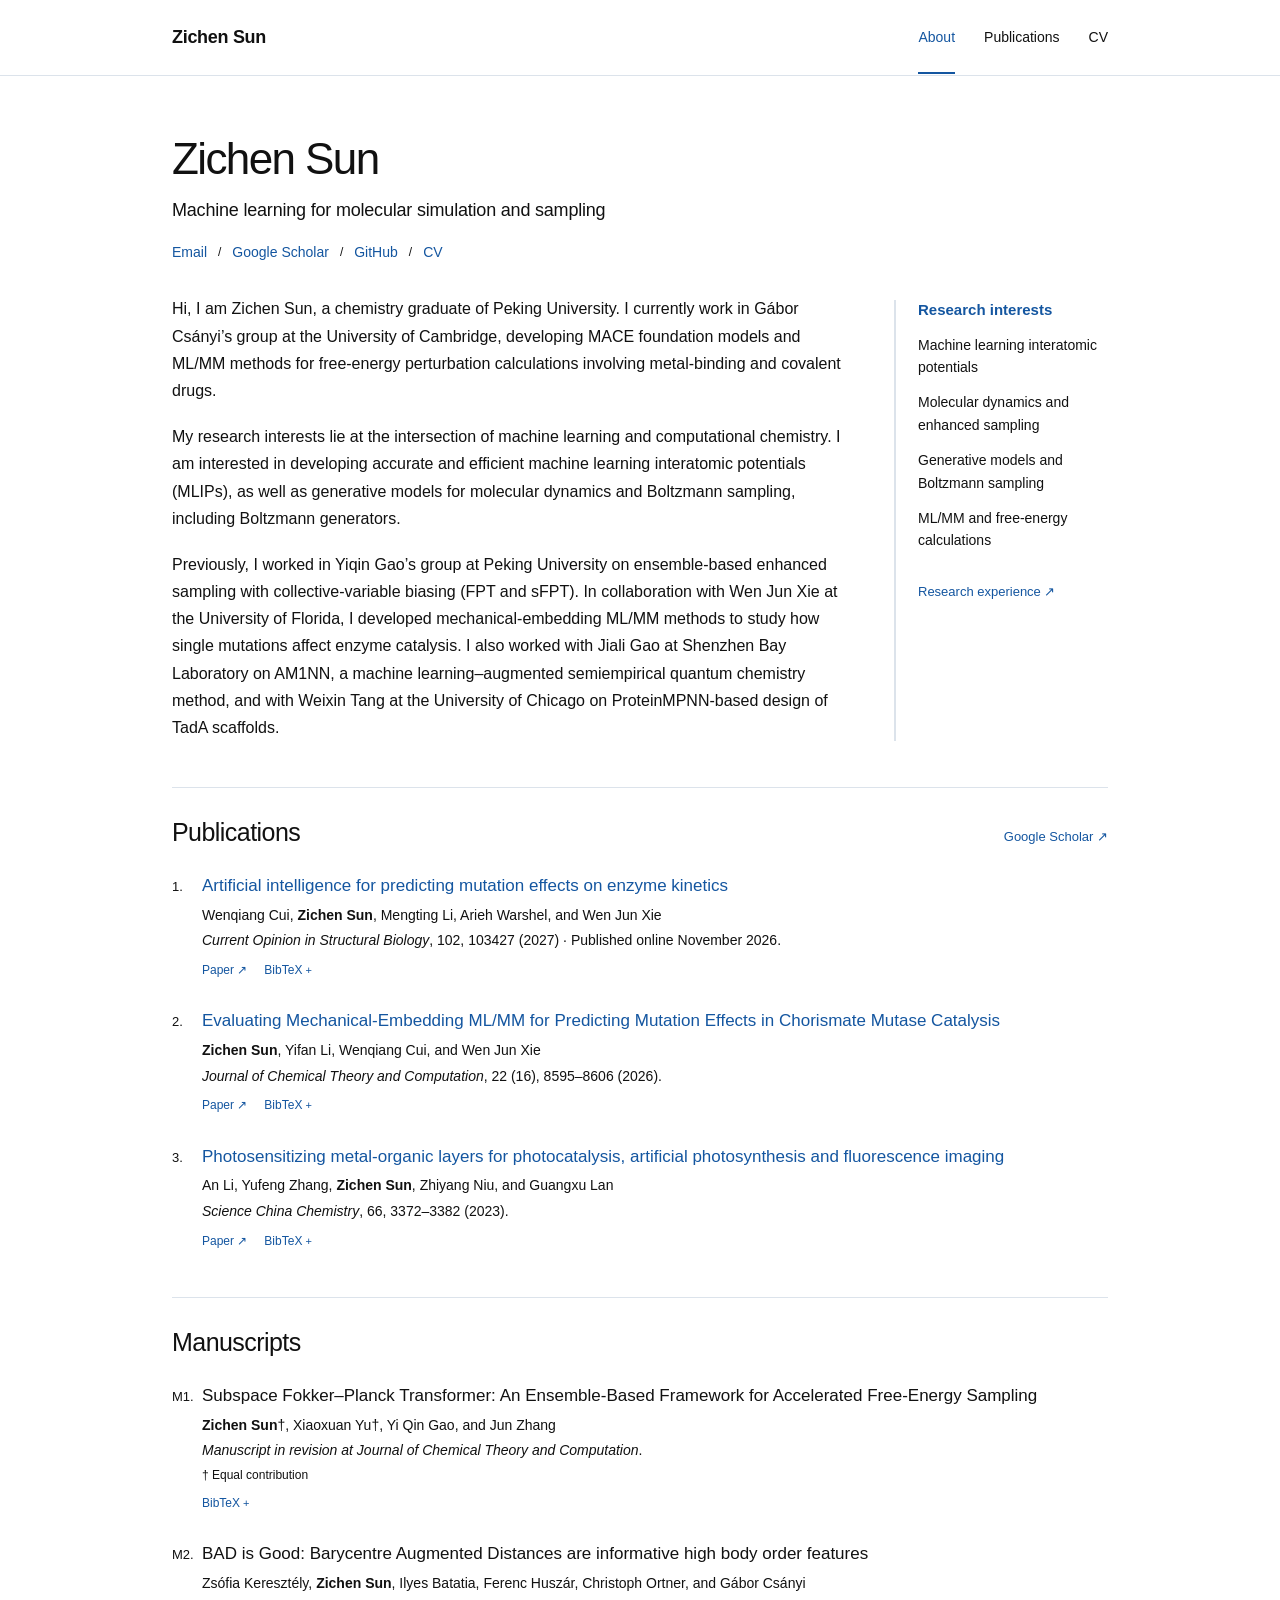
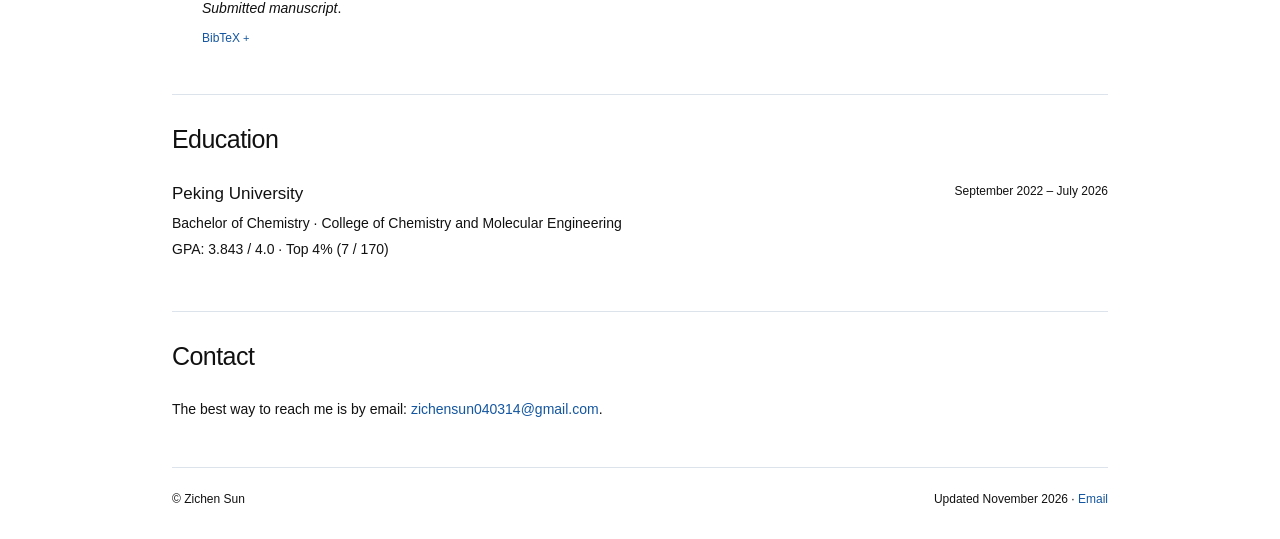
==== site/index.html @ c67e8f49 "Add academic personal website with editable content and GitHub Pages workflow" ====
<!doctype html>
<html lang="en"><head><meta charset="utf-8"><meta name="viewport" content="width=device-width, initial-scale=1">
<meta name="description" content="Zichen Sun — Machine learning for molecular simulation and sampling. Research, publications, and curriculum vitae.">
<meta name="theme-color" content="#ffffff"><title>Zichen Sun | Machine learning for molecular simulation and sampling</title>
<link rel="icon" href="favicon.svg" type="image/svg+xml"><link rel="stylesheet" href="style.css"></head><body>
<a class="skip-link" href="#main">Skip to content</a><header class="site-header"><div class="nav-wrap"><a class="brand" href="index.html">Zichen Sun</a>
<nav aria-label="Main navigation"><a class="active" aria-current="page" href="index.html">About</a><a href="index.html#publications">Publications</a><a  href="cv.html">CV</a></nav></div></header><main id="main" class="home">
<section id="about" class="about"><h1>Zichen Sun</h1><p class="tagline">Machine learning for molecular simulation and sampling</p>
<div class="profile-links"><a href="mailto:zichensun040314@gmail.com">Email</a><span aria-hidden="true">/</span><a href="https://scholar.google.com/citations?user=5xdHA14AAAAJ&amp;hl=en">Google Scholar</a><span aria-hidden="true">/</span><a href="https://github.com/SunZichen-2004">GitHub</a><span aria-hidden="true">/</span><a href="cv.html">CV</a></div>
<div class="about-grid"><div class="bio"><p>Hi, I am Zichen Sun, a chemistry graduate of Peking University. I currently work in Gábor Csányi’s group at the University of Cambridge, developing MACE foundation models and ML/MM methods for free-energy perturbation calculations involving metal-binding and covalent drugs.</p><p>My research interests lie at the intersection of machine learning and computational chemistry. I am interested in developing accurate and efficient machine learning interatomic potentials (MLIPs), as well as generative models for molecular dynamics and Boltzmann sampling, including Boltzmann generators.</p><p>Previously, I worked in Yiqin Gao’s group at Peking University on ensemble-based enhanced sampling with collective-variable biasing (FPT and sFPT). In collaboration with Wen Jun Xie at the University of Florida, I developed mechanical-embedding ML/MM methods to study how single mutations affect enzyme catalysis. I also worked with Jiali Gao at Shenzhen Bay Laboratory on AM1NN, a machine learning–augmented semiempirical quantum chemistry method, and with Weixin Tang at the University of Chicago on ProteinMPNN-based design of TadA scaffolds.</p></div><aside class="interests"><h2>Research interests</h2><ul><li>Machine learning interatomic potentials</li><li>Molecular dynamics and enhanced sampling</li><li>Generative models and Boltzmann sampling</li><li>ML/MM and free-energy calculations</li></ul><a class="text-link" href="cv.html#experience">Research experience ↗</a></aside></div></section>
<section id="publications" class="section"><div class="section-heading"><h2>Publications</h2><a href="https://scholar.google.com/citations?user=5xdHA14AAAAJ&amp;hl=en">Google Scholar ↗</a></div>
<ol class="papers"><li class="paper"><div class="paper-number">1.</div><article>
<h3><a href="https://doi.org/10.1016/j.sbi.2026.103427">Artificial intelligence for predicting mutation effects on enzyme kinetics</a></h3>
<p class="authors">Wenqiang Cui, <strong>Zichen Sun</strong>, Mengting Li, Arieh Warshel, and Wen Jun Xie</p><p class="venue"><em>Current Opinion in Structural Biology</em>, 102, 103427 (2027) · Published online November 2026.</p>

<div class="paper-links"><a href="https://doi.org/10.1016/j.sbi.2026.103427">Paper ↗</a>

<details class="bib"><summary>BibTeX</summary><pre>@article{sun2027artificial,
  title = {Artificial intelligence for predicting mutation effects on enzyme kinetics},
  author = {Wenqiang Cui and Zichen Sun and Mengting Li and Arieh Warshel and Wen Jun Xie},
  journal = {Current Opinion in Structural Biology},
  year = {2027},
  doi = {10.1016/j.sbi.2026.103427}
}</pre></details></div></article></li><li class="paper"><div class="paper-number">2.</div><article>
<h3><a href="https://doi.org/10.1021/acs.jctc.6c00761">Evaluating Mechanical-Embedding ML/MM for Predicting Mutation Effects in Chorismate Mutase Catalysis</a></h3>
<p class="authors"><strong>Zichen Sun</strong>, Yifan Li, Wenqiang Cui, and Wen Jun Xie</p><p class="venue"><em>Journal of Chemical Theory and Computation</em>, 22 (16), 8595–8606 (2026).</p>

<div class="paper-links"><a href="https://doi.org/10.1021/acs.jctc.6c00761">Paper ↗</a>

<details class="bib"><summary>BibTeX</summary><pre>@article{sun2026evaluating,
  title = {Evaluating Mechanical-Embedding ML/MM for Predicting Mutation Effects in Chorismate Mutase Catalysis},
  author = {Zichen Sun and Yifan Li and Wenqiang Cui and Wen Jun Xie},
  journal = {Journal of Chemical Theory and Computation},
  year = {2026},
  doi = {10.1021/acs.jctc.6c00761}
}</pre></details></div></article></li><li class="paper"><div class="paper-number">3.</div><article>
<h3><a href="https://doi.org/10.1007/s11426-023-1784-8">Photosensitizing metal-organic layers for photocatalysis, artificial photosynthesis and fluorescence imaging</a></h3>
<p class="authors">An Li, Yufeng Zhang, <strong>Zichen Sun</strong>, Zhiyang Niu, and Guangxu Lan</p><p class="venue"><em>Science China Chemistry</em>, 66, 3372–3382 (2023).</p>

<div class="paper-links"><a href="https://doi.org/10.1007/s11426-023-1784-8">Paper ↗</a>

<details class="bib"><summary>BibTeX</summary><pre>@article{sun2023photosensitizing,
  title = {Photosensitizing metal-organic layers for photocatalysis, artificial photosynthesis and fluorescence imaging},
  author = {An Li and Yufeng Zhang and Zichen Sun and Zhiyang Niu and Guangxu Lan},
  journal = {Science China Chemistry},
  year = {2023},
  doi = {10.1007/s11426-023-1784-8}
}</pre></details></div></article></li></ol></section>
<section id="manuscripts" class="section manuscripts"><h2>Manuscripts</h2><ol class="papers"><li class="paper"><div class="paper-number">M1.</div><article>
<h3>Subspace Fokker–Planck Transformer: An Ensemble-Based Framework for Accelerated Free-Energy Sampling</h3>
<p class="authors"><strong>Zichen Sun</strong>†, Xiaoxuan Yu†, Yi Qin Gao, and Jun Zhang</p><p class="venue"><em>Manuscript in revision at Journal of Chemical Theory and Computation</em>.</p>
<p class="paper-note">† Equal contribution</p>
<div class="paper-links">

<details class="bib"><summary>BibTeX</summary><pre>@article{sunmanuscriptsubspace,
  title = {Subspace Fokker–Planck Transformer: An Ensemble-Based Framework for Accelerated Free-Energy Sampling},
  author = {Zichen Sun and Xiaoxuan Yu and Yi Qin Gao and Jun Zhang},
  journal = {Manuscript in revision at Journal of Chemical Theory and Computation}
}</pre></details></div></article></li><li class="paper"><div class="paper-number">M2.</div><article>
<h3>BAD is Good: Barycentre Augmented Distances are informative high body order features</h3>
<p class="authors">Zsófia Keresztély, <strong>Zichen Sun</strong>, Ilyes Batatia, Ferenc Huszár, Christoph Ortner, and Gábor Csányi</p><p class="venue"><em>Submitted manuscript</em>.</p>

<div class="paper-links">

<details class="bib"><summary>BibTeX</summary><pre>@article{sunmanuscriptbad,
  title = {BAD is Good: Barycentre Augmented Distances are informative high body order features},
  author = {Zsófia Keresztély and Zichen Sun and Ilyes Batatia and Ferenc Huszár and Christoph Ortner and Gábor Csányi},
  journal = {Submitted manuscript}
}</pre></details></div></article></li></ol></section><section id="education" class="section"><h2>Education</h2><div class="education-entry"><div><h3>Peking University</h3><p>Bachelor of Chemistry · College of Chemistry and Molecular Engineering</p><p>GPA: 3.843 / 4.0 · Top 4% (7 / 170)</p></div><p class="dates">September 2022 – July 2026</p></div></section>
<section id="contact" class="section contact"><h2>Contact</h2><p>The best way to reach me is by email: <a href="mailto:zichensun040314@gmail.com">zichensun040314@gmail.com</a>.</p></section></main><footer class="site-footer"><span>© Zichen Sun</span><span>Updated November 2026 · <a href="mailto:zichensun040314@gmail.com">Email</a></span></footer></body></html>
---- site/style.css ----
:root{--ink:#111;--blue:#1456a0;--blue-dark:#0a3770;--line:#dce3eb;--paper:#fff;--soft:#f5f8fc;color-scheme:light}
*{box-sizing:border-box}html{scroll-behavior:smooth;scroll-padding-top:85px}body{margin:0;background:var(--paper);color:var(--ink);font-family:Arial,Helvetica,sans-serif;font-size:16px;line-height:1.7;-webkit-font-smoothing:antialiased}a{color:var(--blue);text-decoration:none}a:hover{text-decoration:underline;text-underline-offset:4px;color:var(--blue-dark)}a:focus-visible,button:focus-visible,summary:focus-visible{outline:2px solid var(--blue);outline-offset:5px}button,input,textarea{font:inherit}button,summary{cursor:pointer}.skip-link{position:absolute;top:-80px;left:20px;background:#fff;z-index:9;padding:10px}.skip-link:focus{top:10px}.site-header{border-bottom:1px solid var(--line);background:#fff}.nav-wrap{max-width:1000px;padding:0 32px;min-height:75px;margin:auto;display:flex;align-items:center;justify-content:space-between;gap:20px}.brand{font-size:18px;font-weight:600;color:var(--ink);letter-spacing:-.3px}.nav-wrap nav{display:flex;gap:29px;align-items:center}.nav-wrap nav a{color:var(--ink);font-size:14px;padding:25px 0 22px;border-bottom:2px solid transparent}.nav-wrap nav a.active{color:var(--blue);border-bottom-color:var(--blue)}main{max-width:1000px;padding:0 32px;margin:auto}h1,h2,h3,p{margin-top:0}h1{font-size:44px;font-weight:500;line-height:1.15;letter-spacing:-1.6px;margin-bottom:12px}h2{font-size:25px;line-height:1.35;letter-spacing:-.55px;font-weight:500;margin-bottom:24px}h3{font-size:16px;font-weight:600;line-height:1.5;margin-bottom:5px}p{margin-bottom:17px}.about{padding-top:58px}.tagline{font-size:18px;line-height:1.5;letter-spacing:-.2px;margin-bottom:17px}.profile-links{display:flex;flex-wrap:wrap;gap:11px;align-items:center;font-size:14px;margin-bottom:31px}.profile-links span{font-size:12px;color:#111}.about-grid{display:grid;grid-template-columns:minmax(0,1fr) 214px;gap:48px}.bio p{margin-bottom:19px}.bio p:last-child{margin-bottom:0}.interests{border-left:2px solid var(--line);padding-left:22px;margin-top:5px}.interests h2{color:var(--blue);font-size:15px;font-weight:600;letter-spacing:0;margin-bottom:13px}.interests ul{list-style:none;margin:0 0 25px;padding:0}.interests li{font-size:14px;line-height:1.6;margin-bottom:13px}.text-link{font-size:13px}.section{margin-top:46px;padding-top:28px;border-top:1px solid var(--line)}.section-heading{display:flex;justify-content:space-between;align-items:baseline;gap:20px}.section-heading>a{font-size:13px}.papers{list-style:none;margin:0;padding:0}.paper{display:grid;grid-template-columns:23px minmax(0,1fr);gap:7px;margin-bottom:29px}.paper:last-child{margin-bottom:0}.paper-number{font-size:13px;line-height:25px}.paper h3{font-size:17px;font-weight:500;line-height:1.45;margin-bottom:6px}.paper h3 a{color:var(--blue)}.paper p{font-size:14px;line-height:1.55;margin-bottom:4px}.authors strong{font-weight:600}.paper .venue{font-size:14px}.paper .paper-note{font-size:12px}.paper-links{display:flex;flex-wrap:wrap;align-items:baseline;column-gap:17px;row-gap:5px;margin-top:8px;font-size:12px}.paper-links details{min-width:0}.paper-links details[open]{flex-basis:100%;order:2}.paper-links summary{color:var(--blue);list-style:none;display:inline-block}.paper-links summary::-webkit-details-marker{display:none}.paper-links summary:hover{text-decoration:underline}.paper-links summary:after{content:' +';font-size:11px}.paper-links details[open] summary:after{content:' −'}.paper-links pre{white-space:pre-wrap;overflow-wrap:anywhere;border-left:2px solid var(--line);background:var(--soft);padding:15px 18px;margin:10px 0 4px;font-size:12px;line-height:1.6}.manuscripts .paper h3{color:var(--ink)}.education-entry{display:flex;justify-content:space-between;align-items:flex-start;gap:25px}.education-entry p{font-size:14px;margin-bottom:3px}.education-entry h3{font-size:17px;font-weight:500}.dates{font-size:12px!important;white-space:nowrap;line-height:1.8}.contact p{font-size:14px}.site-footer{max-width:936px;border-top:1px solid var(--line);margin:45px auto 0;padding:21px 0 30px;display:flex;justify-content:space-between;gap:20px;font-size:12px}.cv-heading{display:flex;justify-content:space-between;align-items:center;gap:30px;padding-top:48px}.cv-heading h1{font-size:38px}.cv-heading .tagline{font-size:17px;margin-bottom:10px}.cv-contact{font-size:13px}.cv-actions{display:flex;gap:8px;flex-shrink:0;align-items:center}.button{display:inline-block;background:var(--blue);color:#fff;border:1px solid var(--blue);padding:8px 14px;font-size:13px;line-height:1.6;border-radius:3px;cursor:pointer}.button:hover{background:var(--blue-dark);color:#fff;text-decoration:none}.button.secondary{background:#fff;color:var(--blue)}.button.secondary:hover{background:var(--soft)}.cv-section{margin-top:27px}.cv-section h2{font-size:20px;padding-bottom:8px;border-bottom:1px solid var(--line);margin-bottom:17px}.cv-section>p{font-size:14px}.courses{margin-top:10px}.experience-entry{margin-bottom:23px}.entry-heading{display:flex;align-items:baseline;justify-content:space-between;gap:18px}.entry-heading h3{font-size:15px}.affiliation{font-size:13px;margin-bottom:7px}.experience-entry ul{font-size:14px;margin:0;padding-left:19px}.experience-entry li{padding-left:2px;margin-bottom:4px}.cv-section .paper{margin-bottom:20px}.cv-section .paper h3{font-size:15px}.cv-section .paper p{font-size:13px}.simple-list{padding-left:19px;font-size:14px}.skill{margin-bottom:7px}.cv .site-footer{margin-top:30px}
@media(max-width:760px){.nav-wrap{min-height:64px;padding:0 24px}.nav-wrap nav{gap:21px}.nav-wrap nav a{padding:20px 0 17px}main{padding:0 24px}.about{padding-top:37px}h1{font-size:37px}.tagline{font-size:16px}.about-grid{grid-template-columns:1fr;gap:25px}.interests{border-left:0;border-top:1px solid var(--line);padding:19px 0 0}.interests ul{display:grid;grid-template-columns:1fr 1fr;gap:10px 22px;margin-bottom:12px}.interests li{margin:0;font-size:13px}.section{margin-top:32px;padding-top:25px}h2{font-size:23px}.paper h3{font-size:16px}.paper{grid-template-columns:20px minmax(0,1fr)}.site-footer{margin:34px 24px 0}.education-entry,.entry-heading{flex-direction:column;gap:4px}.dates{white-space:normal}.cv-heading{align-items:flex-start;flex-direction:column;gap:0}.cv-actions{margin:7px 0 5px}.cv-contact{overflow-wrap:anywhere}.contact p{overflow-wrap:anywhere}}
@media(max-width:390px){.nav-wrap{gap:12px;padding:0 20px}.nav-wrap nav{gap:15px}.nav-wrap nav a{font-size:12px}.brand{font-size:16px}main{padding:0 20px}.site-footer{margin-left:20px;margin-right:20px;flex-direction:column;gap:4px}.section-heading{gap:8px}.section-heading>a{font-size:11px}.interests ul{grid-template-columns:1fr}}
@media(prefers-reduced-motion:reduce){html{scroll-behavior:auto}}
@page{size:A4;margin:15mm 16mm}
@media print{body{font-size:10pt;line-height:1.4;color:#000}a{color:#000}main{max-width:none;padding:0}.site-header,.site-footer,.skip-link,.cv-actions,.paper-links{display:none!important}.cv-heading{padding-top:0;display:block}.cv-heading h1{font-size:25pt;margin-bottom:4px}.cv-heading .tagline{font-size:11pt;margin-bottom:6px}.cv-contact{font-size:9pt;margin-bottom:8px}.cv-section{margin-top:15px}.cv-section h2{font-size:12pt;margin-bottom:9px;padding-bottom:4px;break-after:avoid}.cv-section p,.cv-section .paper p,.education-entry p,.experience-entry ul,.simple-list{font-size:9pt}.entry-heading h3,.education-entry h3,.cv-section .paper h3{font-size:10pt}.dates{font-size:8pt!important}.experience-entry{margin-bottom:13px;break-inside:avoid}.experience-entry li{margin-bottom:2px}.affiliation{font-size:8.5pt;margin-bottom:5px}.paper{break-inside:avoid}.cv-section .paper{margin-bottom:12px}.courses{margin-bottom:0}.simple-list{margin-bottom:0}.skill{margin-bottom:4px}.cv-section .paper-number{font-size:8pt;line-height:20px}}
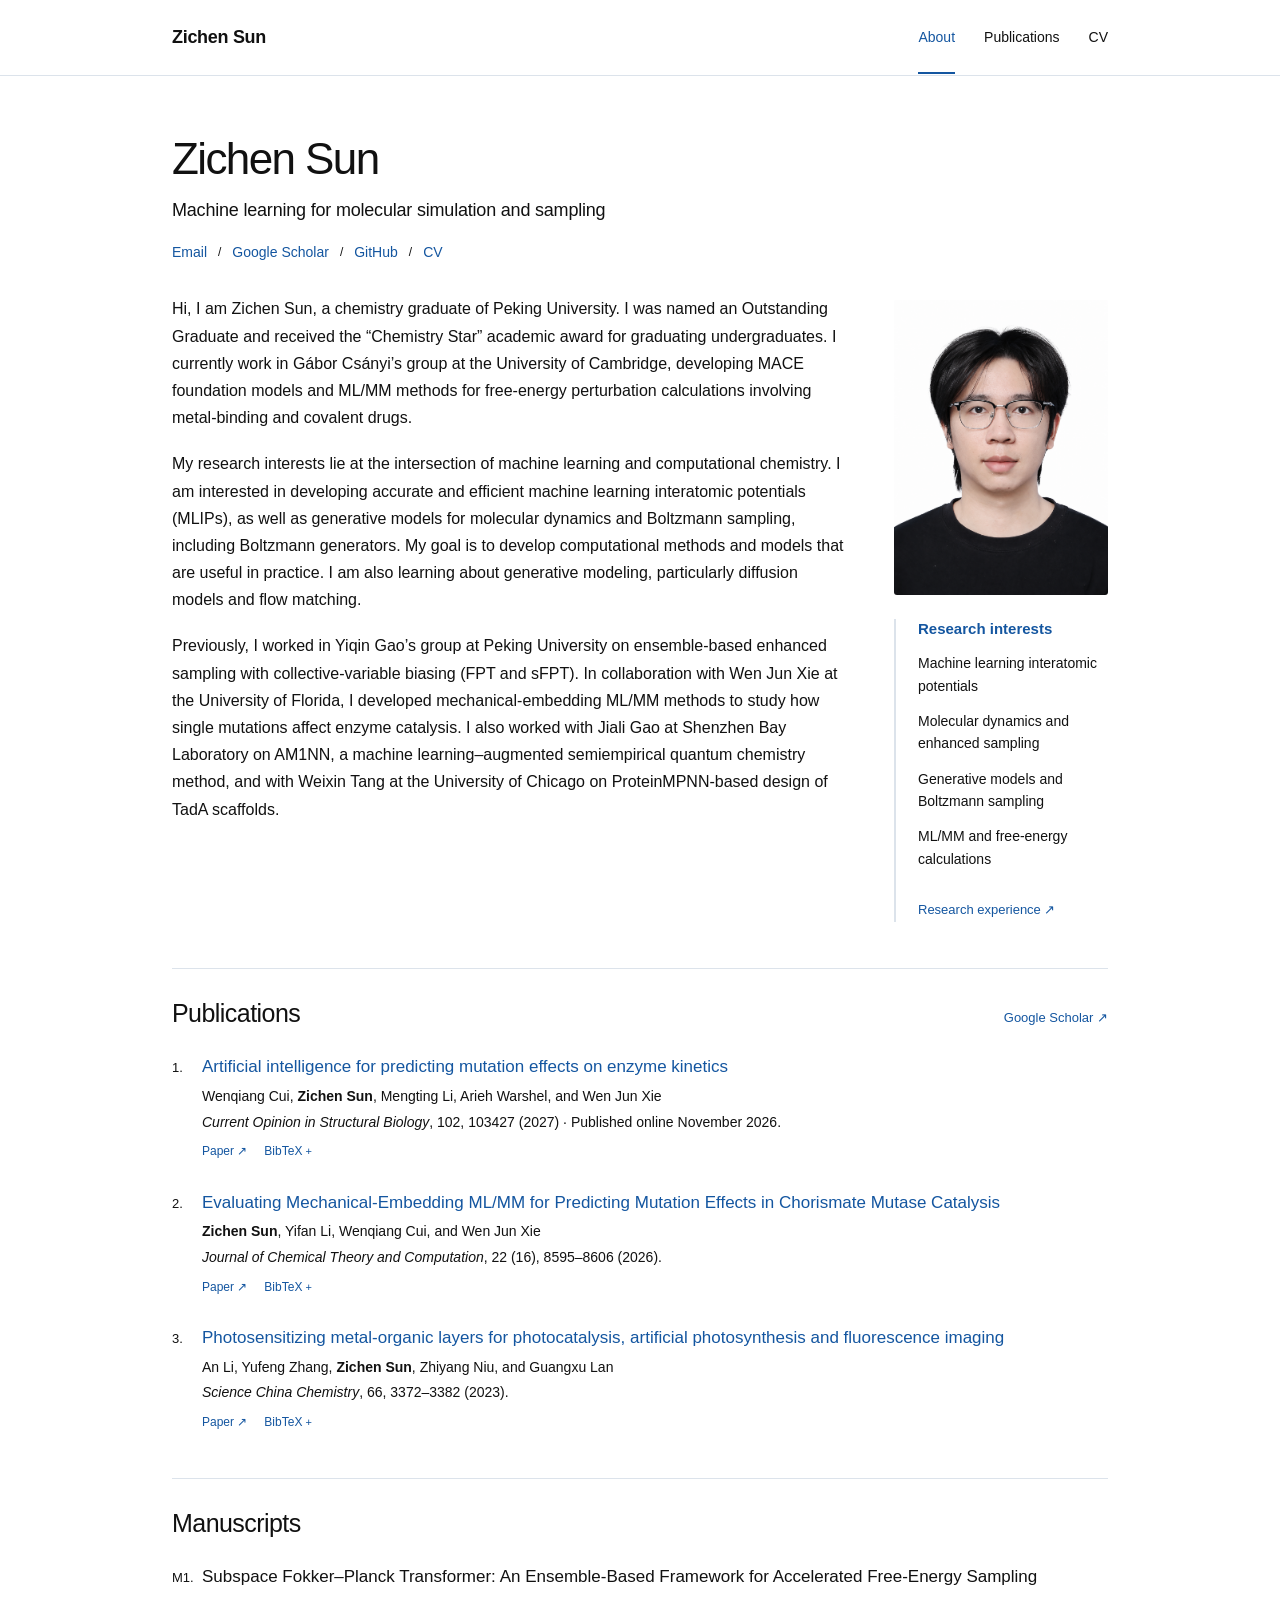
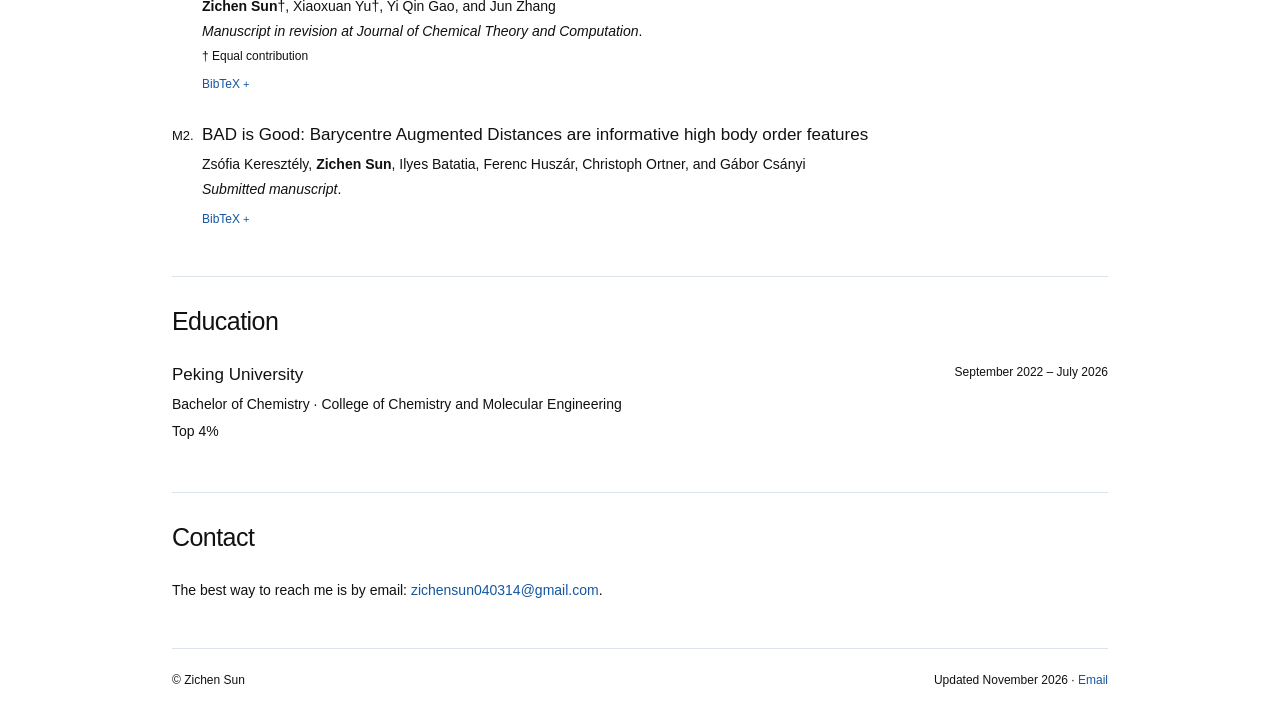
==== commit 1f2a9783: "Add portrait, graduation awards, and updated research interests" ====
--- a/site/index.html
+++ b/site/index.html
@@ -7,7 +7,7 @@
 <nav aria-label="Main navigation"><a class="active" aria-current="page" href="index.html">About</a><a href="index.html#publications">Publications</a><a  href="cv.html">CV</a></nav></div></header><main id="main" class="home">
 <section id="about" class="about"><h1>Zichen Sun</h1><p class="tagline">Machine learning for molecular simulation and sampling</p>
 <div class="profile-links"><a href="mailto:zichensun040314@gmail.com">Email</a><span aria-hidden="true">/</span><a href="https://scholar.google.com/citations?user=5xdHA14AAAAJ&amp;hl=en">Google Scholar</a><span aria-hidden="true">/</span><a href="https://github.com/SunZichen-2004">GitHub</a><span aria-hidden="true">/</span><a href="cv.html">CV</a></div>
-<div class="about-grid"><div class="bio"><p>Hi, I am Zichen Sun, a chemistry graduate of Peking University. I currently work in Gábor Csányi’s group at the University of Cambridge, developing MACE foundation models and ML/MM methods for free-energy perturbation calculations involving metal-binding and covalent drugs.</p><p>My research interests lie at the intersection of machine learning and computational chemistry. I am interested in developing accurate and efficient machine learning interatomic potentials (MLIPs), as well as generative models for molecular dynamics and Boltzmann sampling, including Boltzmann generators.</p><p>Previously, I worked in Yiqin Gao’s group at Peking University on ensemble-based enhanced sampling with collective-variable biasing (FPT and sFPT). In collaboration with Wen Jun Xie at the University of Florida, I developed mechanical-embedding ML/MM methods to study how single mutations affect enzyme catalysis. I also worked with Jiali Gao at Shenzhen Bay Laboratory on AM1NN, a machine learning–augmented semiempirical quantum chemistry method, and with Weixin Tang at the University of Chicago on ProteinMPNN-based design of TadA scaffolds.</p></div><aside class="interests"><h2>Research interests</h2><ul><li>Machine learning interatomic potentials</li><li>Molecular dynamics and enhanced sampling</li><li>Generative models and Boltzmann sampling</li><li>ML/MM and free-energy calculations</li></ul><a class="text-link" href="cv.html#experience">Research experience ↗</a></aside></div></section>
+<div class="about-grid"><div class="bio"><p>Hi, I am Zichen Sun, a chemistry graduate of Peking University. I was named an Outstanding Graduate and received the “Chemistry Star” academic award for graduating undergraduates. I currently work in Gábor Csányi’s group at the University of Cambridge, developing MACE foundation models and ML/MM methods for free-energy perturbation calculations involving metal-binding and covalent drugs.</p><p>My research interests lie at the intersection of machine learning and computational chemistry. I am interested in developing accurate and efficient machine learning interatomic potentials (MLIPs), as well as generative models for molecular dynamics and Boltzmann sampling, including Boltzmann generators. My goal is to develop computational methods and models that are useful in practice. I am also learning about generative modeling, particularly diffusion models and flow matching.</p><p>Previously, I worked in Yiqin Gao’s group at Peking University on ensemble-based enhanced sampling with collective-variable biasing (FPT and sFPT). In collaboration with Wen Jun Xie at the University of Florida, I developed mechanical-embedding ML/MM methods to study how single mutations affect enzyme catalysis. I also worked with Jiali Gao at Shenzhen Bay Laboratory on AM1NN, a machine learning–augmented semiempirical quantum chemistry method, and with Weixin Tang at the University of Chicago on ProteinMPNN-based design of TadA scaffolds.</p></div><div class="profile-sidebar"><img class="profile-photo" src="assets/zichen-sun.png" alt="Portrait of Zichen Sun" width="1069" height="1471" decoding="async"><aside class="interests"><h2>Research interests</h2><ul><li>Machine learning interatomic potentials</li><li>Molecular dynamics and enhanced sampling</li><li>Generative models and Boltzmann sampling</li><li>ML/MM and free-energy calculations</li></ul><a class="text-link" href="cv.html#experience">Research experience ↗</a></aside></div></div></section>
 <section id="publications" class="section"><div class="section-heading"><h2>Publications</h2><a href="https://scholar.google.com/citations?user=5xdHA14AAAAJ&amp;hl=en">Google Scholar ↗</a></div>
 <ol class="papers"><li class="paper"><div class="paper-number">1.</div><article>
 <h3><a href="https://doi.org/10.1016/j.sbi.2026.103427">Artificial intelligence for predicting mutation effects on enzyme kinetics</a></h3>
@@ -66,5 +66,5 @@
   title = {BAD is Good: Barycentre Augmented Distances are informative high body order features},
   author = {Zsófia Keresztély and Zichen Sun and Ilyes Batatia and Ferenc Huszár and Christoph Ortner and Gábor Csányi},
   journal = {Submitted manuscript}
-}</pre></details></div></article></li></ol></section><section id="education" class="section"><h2>Education</h2><div class="education-entry"><div><h3>Peking University</h3><p>Bachelor of Chemistry · College of Chemistry and Molecular Engineering</p><p>GPA: 3.843 / 4.0 · Top 4% (7 / 170)</p></div><p class="dates">September 2022 – July 2026</p></div></section>
+}</pre></details></div></article></li></ol></section><section id="education" class="section"><h2>Education</h2><div class="education-entry"><div><h3>Peking University</h3><p>Bachelor of Chemistry · College of Chemistry and Molecular Engineering</p><p>Top 4%</p></div><p class="dates">September 2022 – July 2026</p></div></section>
 <section id="contact" class="section contact"><h2>Contact</h2><p>The best way to reach me is by email: <a href="mailto:zichensun040314@gmail.com">zichensun040314@gmail.com</a>.</p></section></main><footer class="site-footer"><span>© Zichen Sun</span><span>Updated November 2026 · <a href="mailto:zichensun040314@gmail.com">Email</a></span></footer></body></html>
--- a/site/style.css
+++ b/site/style.css
@@ -5,3 +5,7 @@
 @media(prefers-reduced-motion:reduce){html{scroll-behavior:auto}}
 @page{size:A4;margin:15mm 16mm}
 @media print{body{font-size:10pt;line-height:1.4;color:#000}a{color:#000}main{max-width:none;padding:0}.site-header,.site-footer,.skip-link,.cv-actions,.paper-links{display:none!important}.cv-heading{padding-top:0;display:block}.cv-heading h1{font-size:25pt;margin-bottom:4px}.cv-heading .tagline{font-size:11pt;margin-bottom:6px}.cv-contact{font-size:9pt;margin-bottom:8px}.cv-section{margin-top:15px}.cv-section h2{font-size:12pt;margin-bottom:9px;padding-bottom:4px;break-after:avoid}.cv-section p,.cv-section .paper p,.education-entry p,.experience-entry ul,.simple-list{font-size:9pt}.entry-heading h3,.education-entry h3,.cv-section .paper h3{font-size:10pt}.dates{font-size:8pt!important}.experience-entry{margin-bottom:13px;break-inside:avoid}.experience-entry li{margin-bottom:2px}.affiliation{font-size:8.5pt;margin-bottom:5px}.paper{break-inside:avoid}.cv-section .paper{margin-bottom:12px}.courses{margin-bottom:0}.simple-list{margin-bottom:0}.skill{margin-bottom:4px}.cv-section .paper-number{font-size:8pt;line-height:20px}}
+
+/* Portrait is displayed at its original aspect ratio, without cropping. */
+.profile-photo{display:block;width:100%;height:auto;margin:5px 0 24px;border-radius:3px}.profile-sidebar{min-width:0}
+@media(max-width:760px){.profile-sidebar{display:contents}.profile-photo{grid-row:1;width:160px;margin:0 auto 3px}.bio{grid-row:2}.interests{grid-row:3}}
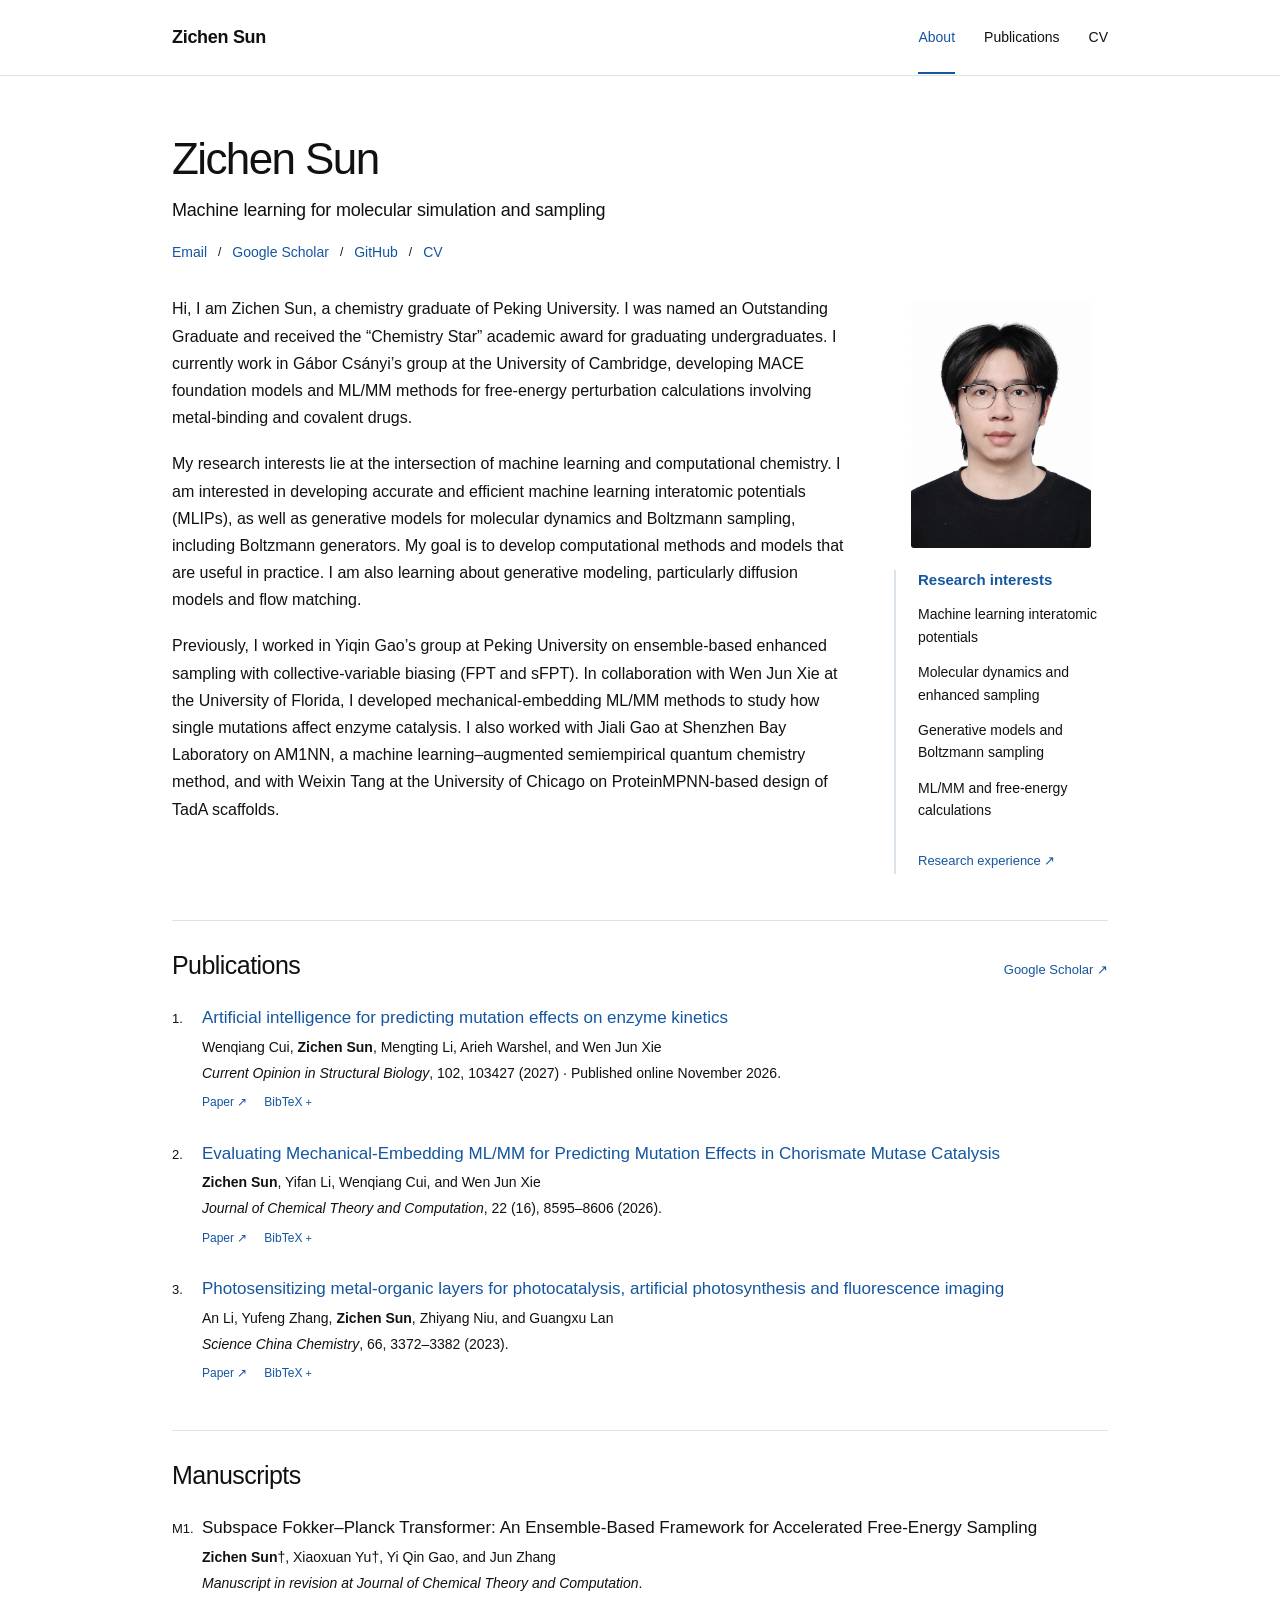
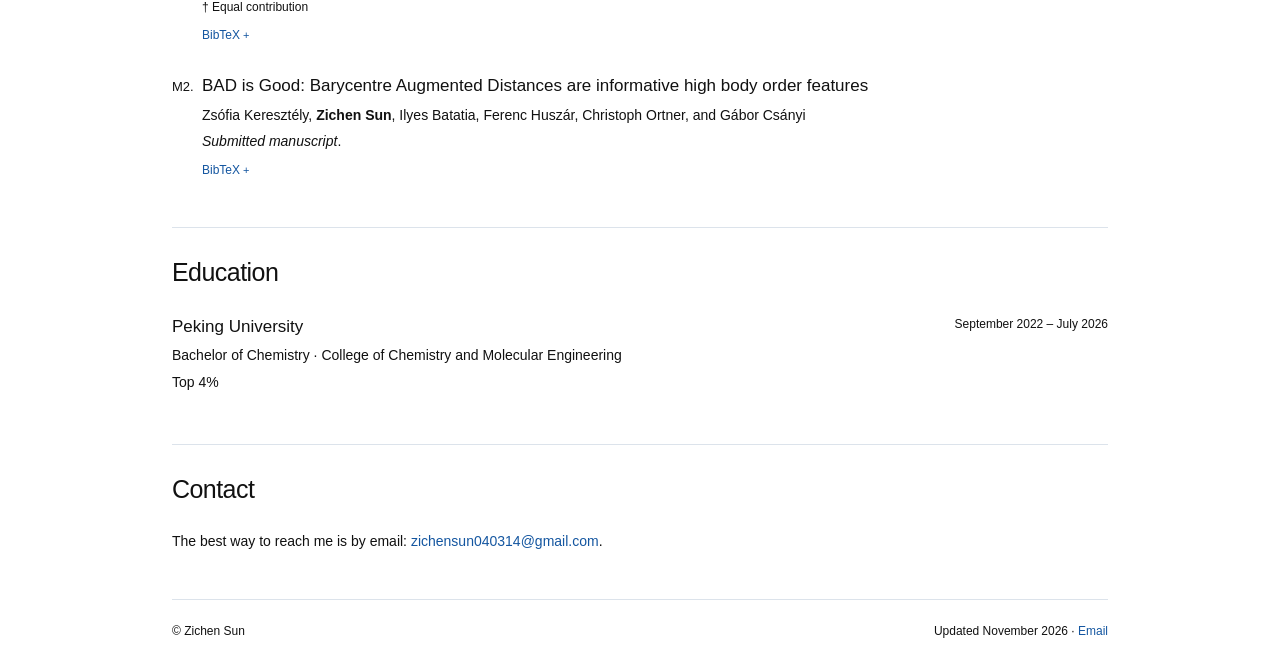
==== commit de9467e8: "Constrain portrait size and version website assets to avoid stale styles" ====
--- a/site/index.html
+++ b/site/index.html
@@ -2,12 +2,12 @@
 <html lang="en"><head><meta charset="utf-8"><meta name="viewport" content="width=device-width, initial-scale=1">
 <meta name="description" content="Zichen Sun — Machine learning for molecular simulation and sampling. Research, publications, and curriculum vitae.">
 <meta name="theme-color" content="#ffffff"><title>Zichen Sun | Machine learning for molecular simulation and sampling</title>
-<link rel="icon" href="favicon.svg" type="image/svg+xml"><link rel="stylesheet" href="style.css"></head><body>
+<link rel="icon" href="favicon.svg" type="image/svg+xml"><link rel="stylesheet" href="style.css?v=162decd4a20d"></head><body>
 <a class="skip-link" href="#main">Skip to content</a><header class="site-header"><div class="nav-wrap"><a class="brand" href="index.html">Zichen Sun</a>
 <nav aria-label="Main navigation"><a class="active" aria-current="page" href="index.html">About</a><a href="index.html#publications">Publications</a><a  href="cv.html">CV</a></nav></div></header><main id="main" class="home">
 <section id="about" class="about"><h1>Zichen Sun</h1><p class="tagline">Machine learning for molecular simulation and sampling</p>
 <div class="profile-links"><a href="mailto:zichensun040314@gmail.com">Email</a><span aria-hidden="true">/</span><a href="https://scholar.google.com/citations?user=5xdHA14AAAAJ&amp;hl=en">Google Scholar</a><span aria-hidden="true">/</span><a href="https://github.com/SunZichen-2004">GitHub</a><span aria-hidden="true">/</span><a href="cv.html">CV</a></div>
-<div class="about-grid"><div class="bio"><p>Hi, I am Zichen Sun, a chemistry graduate of Peking University. I was named an Outstanding Graduate and received the “Chemistry Star” academic award for graduating undergraduates. I currently work in Gábor Csányi’s group at the University of Cambridge, developing MACE foundation models and ML/MM methods for free-energy perturbation calculations involving metal-binding and covalent drugs.</p><p>My research interests lie at the intersection of machine learning and computational chemistry. I am interested in developing accurate and efficient machine learning interatomic potentials (MLIPs), as well as generative models for molecular dynamics and Boltzmann sampling, including Boltzmann generators. My goal is to develop computational methods and models that are useful in practice. I am also learning about generative modeling, particularly diffusion models and flow matching.</p><p>Previously, I worked in Yiqin Gao’s group at Peking University on ensemble-based enhanced sampling with collective-variable biasing (FPT and sFPT). In collaboration with Wen Jun Xie at the University of Florida, I developed mechanical-embedding ML/MM methods to study how single mutations affect enzyme catalysis. I also worked with Jiali Gao at Shenzhen Bay Laboratory on AM1NN, a machine learning–augmented semiempirical quantum chemistry method, and with Weixin Tang at the University of Chicago on ProteinMPNN-based design of TadA scaffolds.</p></div><div class="profile-sidebar"><img class="profile-photo" src="assets/zichen-sun.png" alt="Portrait of Zichen Sun" width="1069" height="1471" decoding="async"><aside class="interests"><h2>Research interests</h2><ul><li>Machine learning interatomic potentials</li><li>Molecular dynamics and enhanced sampling</li><li>Generative models and Boltzmann sampling</li><li>ML/MM and free-energy calculations</li></ul><a class="text-link" href="cv.html#experience">Research experience ↗</a></aside></div></div></section>
+<div class="about-grid"><div class="bio"><p>Hi, I am Zichen Sun, a chemistry graduate of Peking University. I was named an Outstanding Graduate and received the “Chemistry Star” academic award for graduating undergraduates. I currently work in Gábor Csányi’s group at the University of Cambridge, developing MACE foundation models and ML/MM methods for free-energy perturbation calculations involving metal-binding and covalent drugs.</p><p>My research interests lie at the intersection of machine learning and computational chemistry. I am interested in developing accurate and efficient machine learning interatomic potentials (MLIPs), as well as generative models for molecular dynamics and Boltzmann sampling, including Boltzmann generators. My goal is to develop computational methods and models that are useful in practice. I am also learning about generative modeling, particularly diffusion models and flow matching.</p><p>Previously, I worked in Yiqin Gao’s group at Peking University on ensemble-based enhanced sampling with collective-variable biasing (FPT and sFPT). In collaboration with Wen Jun Xie at the University of Florida, I developed mechanical-embedding ML/MM methods to study how single mutations affect enzyme catalysis. I also worked with Jiali Gao at Shenzhen Bay Laboratory on AM1NN, a machine learning–augmented semiempirical quantum chemistry method, and with Weixin Tang at the University of Chicago on ProteinMPNN-based design of TadA scaffolds.</p></div><div class="profile-sidebar"><img class="profile-photo" src="assets/zichen-sun.png" alt="Portrait of Zichen Sun" width="180" height="248" decoding="async"><aside class="interests"><h2>Research interests</h2><ul><li>Machine learning interatomic potentials</li><li>Molecular dynamics and enhanced sampling</li><li>Generative models and Boltzmann sampling</li><li>ML/MM and free-energy calculations</li></ul><a class="text-link" href="cv.html#experience">Research experience ↗</a></aside></div></div></section>
 <section id="publications" class="section"><div class="section-heading"><h2>Publications</h2><a href="https://scholar.google.com/citations?user=5xdHA14AAAAJ&amp;hl=en">Google Scholar ↗</a></div>
 <ol class="papers"><li class="paper"><div class="paper-number">1.</div><article>
 <h3><a href="https://doi.org/10.1016/j.sbi.2026.103427">Artificial intelligence for predicting mutation effects on enzyme kinetics</a></h3>
--- a/site/style.css
+++ b/site/style.css
@@ -7,5 +7,5 @@
 @media print{body{font-size:10pt;line-height:1.4;color:#000}a{color:#000}main{max-width:none;padding:0}.site-header,.site-footer,.skip-link,.cv-actions,.paper-links{display:none!important}.cv-heading{padding-top:0;display:block}.cv-heading h1{font-size:25pt;margin-bottom:4px}.cv-heading .tagline{font-size:11pt;margin-bottom:6px}.cv-contact{font-size:9pt;margin-bottom:8px}.cv-section{margin-top:15px}.cv-section h2{font-size:12pt;margin-bottom:9px;padding-bottom:4px;break-after:avoid}.cv-section p,.cv-section .paper p,.education-entry p,.experience-entry ul,.simple-list{font-size:9pt}.entry-heading h3,.education-entry h3,.cv-section .paper h3{font-size:10pt}.dates{font-size:8pt!important}.experience-entry{margin-bottom:13px;break-inside:avoid}.experience-entry li{margin-bottom:2px}.affiliation{font-size:8.5pt;margin-bottom:5px}.paper{break-inside:avoid}.cv-section .paper{margin-bottom:12px}.courses{margin-bottom:0}.simple-list{margin-bottom:0}.skill{margin-bottom:4px}.cv-section .paper-number{font-size:8pt;line-height:20px}}
 
 /* Portrait is displayed at its original aspect ratio, without cropping. */
-.profile-photo{display:block;width:100%;height:auto;margin:5px 0 24px;border-radius:3px}.profile-sidebar{min-width:0}
-@media(max-width:760px){.profile-sidebar{display:contents}.profile-photo{grid-row:1;width:160px;margin:0 auto 3px}.bio{grid-row:2}.interests{grid-row:3}}
+.profile-photo{display:block;width:180px;max-width:100%;height:auto;margin:5px auto 22px;border-radius:3px}.profile-sidebar{min-width:0}
+@media(max-width:760px){.profile-sidebar{display:contents}.profile-photo{grid-row:1;width:128px;margin:0 auto 3px}.bio{grid-row:2}.interests{grid-row:3}}
